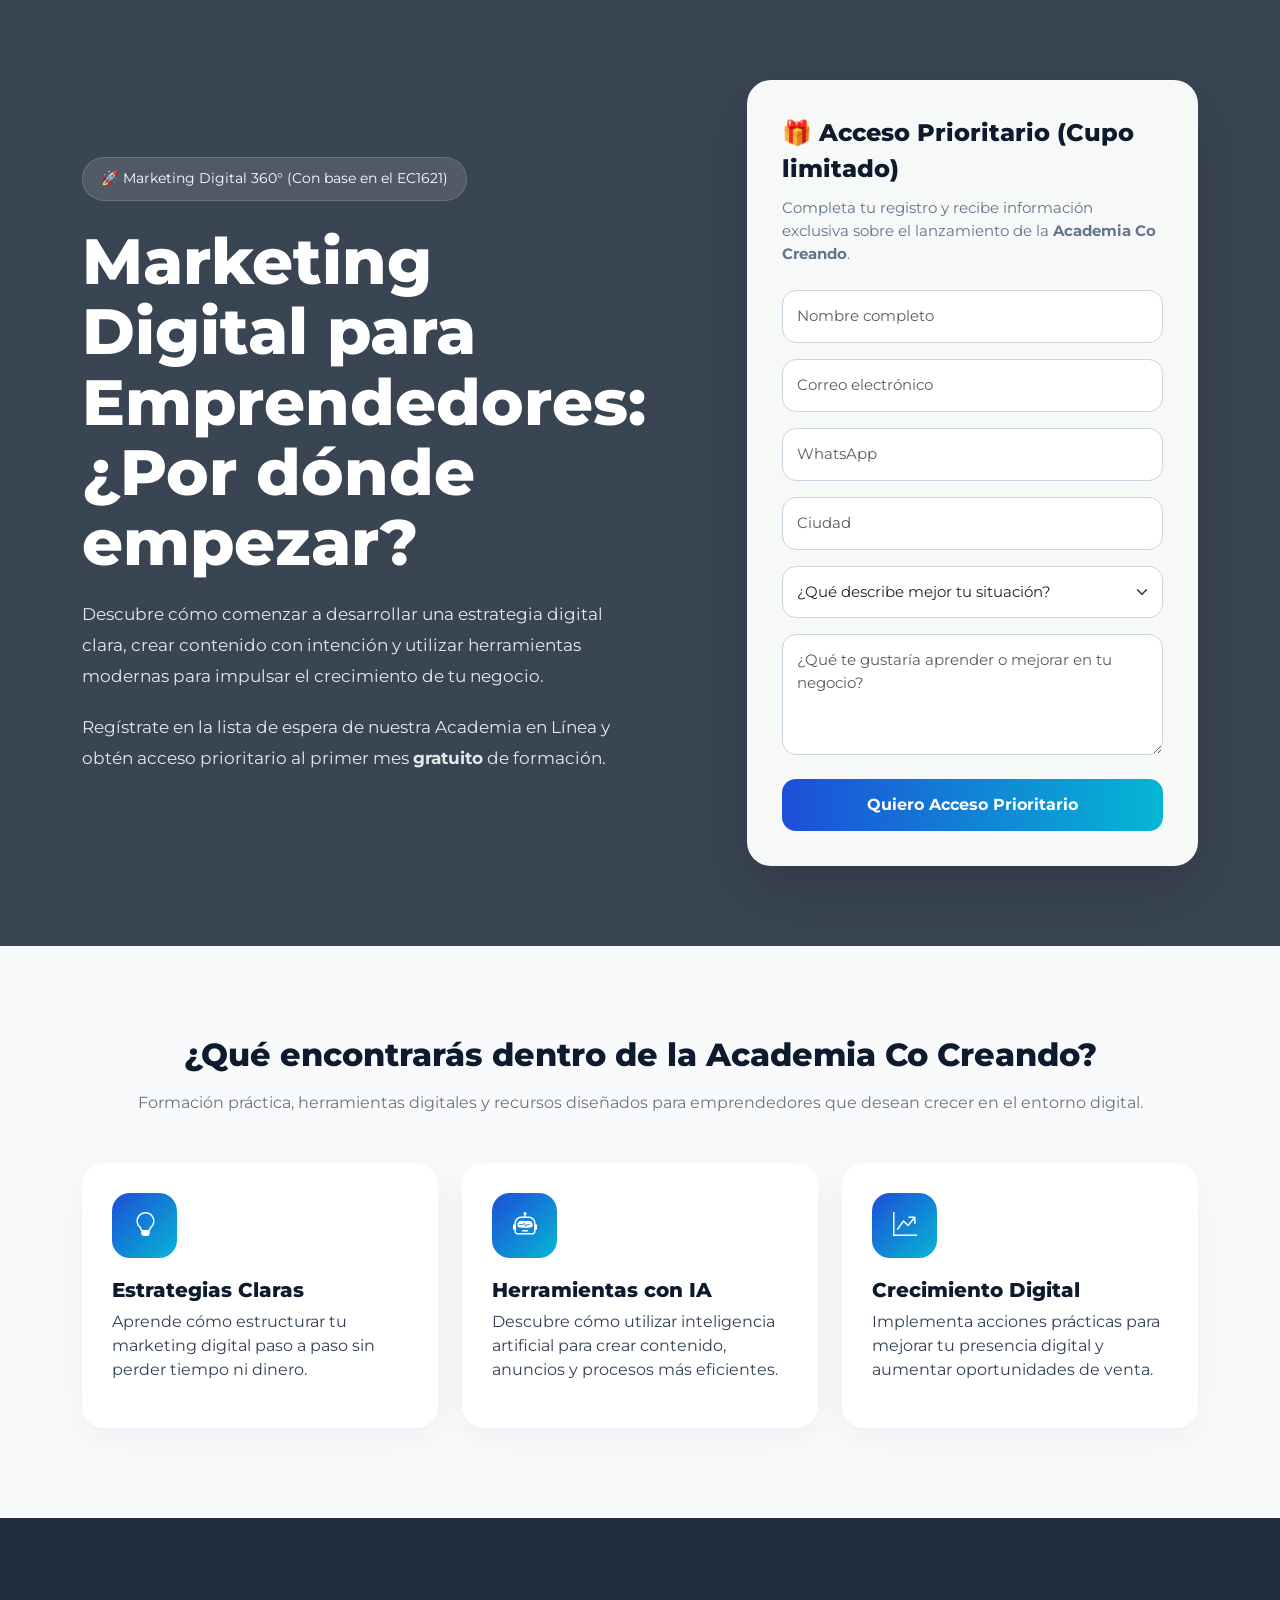
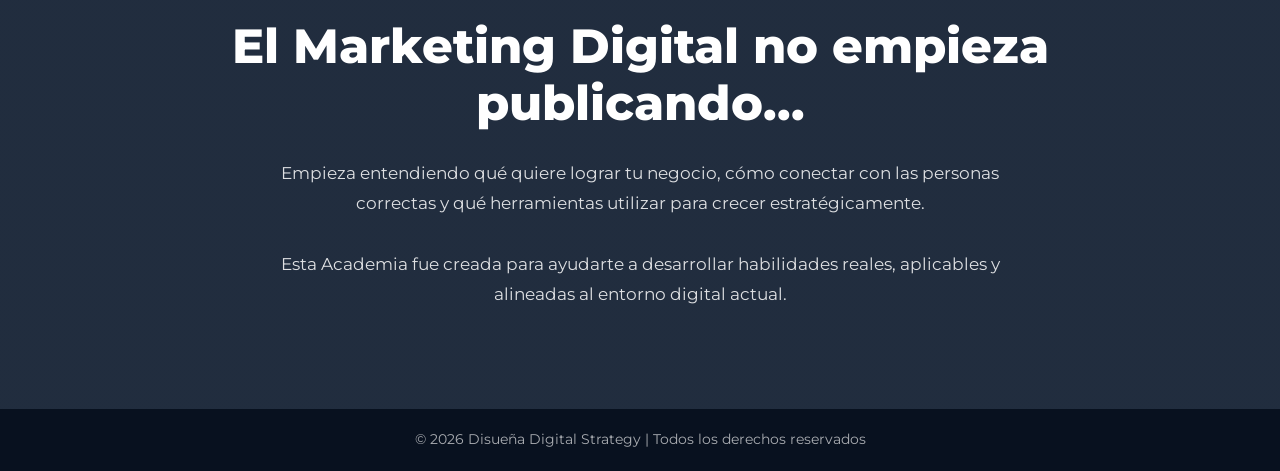
==== pages/acceso.html @ d968388f "landingacedemia" ====
<!DOCTYPE html>
<html lang="es">
<head>
  <meta charset="UTF-8" />
  <meta name="viewport" content="width=device-width, initial-scale=1.0"/>
  <title>Marketing Digital para Emprendedores | Academia Co Creando</title>

  <!-- Bootstrap -->
  <link href="https://cdn.jsdelivr.net/npm/bootstrap@5.3.3/dist/css/bootstrap.min.css" rel="stylesheet">

  <!-- Google Fonts -->
  <link rel="preconnect" href="https://fonts.googleapis.com">
  <link href="https://fonts.googleapis.com/css2?family=Montserrat:wght@400;500;600;700;800&display=swap" rel="stylesheet">

  <!-- Bootstrap Icons -->
  <link rel="stylesheet" href="https://cdn.jsdelivr.net/npm/bootstrap-icons@1.11.3/font/bootstrap-icons.min.css">

  <style>

    :root{
      --primary:#0E1B2E;
      --secondary:#1D4ED8;
      --accent:#06B6D4;
      --light:#F8FAFC;
      --text:#334155;
    }

    body{
      font-family: 'Montserrat', sans-serif;
      background-color: #ffffff;
      color: var(--text);
      overflow-x: hidden;
    }

    h1,h2,h3,h4,h5{
      color: var(--primary);
      font-weight: 800;
    }

    .hero{
      min-height: 100vh;
      background:
      linear-gradient(rgba(14,27,46,.82), rgba(14,27,46,.82)),
      url('https://images.unsplash.com/photo-1522202176988-66273c2fd55f?q=80&w=1600&auto=format&fit=crop') center/cover;
      display: flex;
      align-items: center;
      padding: 80px 0;
    }

    .hero-badge{
      display: inline-block;
      background: rgba(255,255,255,.12);
      border:1px solid rgba(255,255,255,.15);
      color: #fff;
      padding: 10px 18px;
      border-radius: 100px;
      font-size: .9rem;
      margin-bottom: 25px;
      backdrop-filter: blur(10px);
    }

    .hero h1{
      color:#fff;
      font-size: clamp(2.2rem, 5vw, 4rem);
      line-height: 1.1;
    }

    .hero p{
      color: rgba(255,255,255,.88);
      font-size: 1.08rem;
      margin-top: 20px;
      line-height: 1.8;
    }

    .glass-card{
      background: rgba(255,255,255,.96);
      border-radius: 24px;
      padding: 35px;
      box-shadow: 0 25px 60px rgba(0,0,0,.15);
    }

    .form-title{
      font-size: 1.5rem;
      font-weight: 800;
      margin-bottom: 10px;
      color: var(--primary);
    }

    .form-subtitle{
      color:#64748B;
      font-size: .95rem;
      margin-bottom: 25px;
    }

    .form-control,
    .form-select{
      border-radius: 14px;
      padding: 14px;
      border:1px solid #CBD5E1;
      font-size: .95rem;
    }

    .form-control:focus,
    .form-select:focus{
      border-color: var(--secondary);
      box-shadow: 0 0 0 .2rem rgba(29,78,216,.15);
    }

    .btn-primary-custom{
      background: linear-gradient(90deg, var(--secondary), var(--accent));
      border:none;
      padding: 14px;
      border-radius: 14px;
      font-weight: 700;
      font-size: 1rem;
      transition: .3s ease;
    }

    .btn-primary-custom:hover{
      transform: translateY(-2px);
      opacity: .95;
    }

    .benefits{
      padding: 90px 0;
      background: var(--light);
    }

    .benefit-card{
      background:#fff;
      border-radius: 22px;
      padding: 30px;
      height: 100%;
      box-shadow: 0 10px 35px rgba(15,23,42,.05);
      transition: .3s ease;
    }

    .benefit-card:hover{
      transform: translateY(-5px);
    }

    .icon-box{
      width: 65px;
      height: 65px;
      border-radius: 18px;
      display:flex;
      align-items:center;
      justify-content:center;
      background: linear-gradient(135deg, var(--secondary), var(--accent));
      color:#fff;
      font-size: 1.5rem;
      margin-bottom: 20px;
    }

    .closing{
      padding: 100px 0;
      background:
      linear-gradient(rgba(14,27,46,.92), rgba(14,27,46,.92)),
      url('https://images.unsplash.com/photo-1516321318423-f06f85e504b3?q=80&w=1600&auto=format&fit=crop') center/cover;
      color:#fff;
      text-align:center;
    }

    .closing h2{
      color:#fff;
      font-size: clamp(2rem, 4vw, 3rem);
      margin-bottom: 25px;
    }

    .closing p{
      color: rgba(255,255,255,.85);
      max-width: 800px;
      margin: auto;
      line-height: 1.8;
      font-size: 1.05rem;
    }

    footer{
      background: #08111F;
      color: rgba(255,255,255,.65);
      padding: 20px 0;
      text-align:center;
      font-size: .9rem;
    }

    @media(max-width:991px){

      .hero{
        text-align:center;
      }

      .glass-card{
        margin-top:40px;
      }

    }

  </style>
</head>
<body>

<!-- HERO -->
<section class="hero">

  <div class="container">

    <div class="row align-items-center gy-5">

      <!-- LEFT -->
      <div class="col-lg-6">

        <div class="hero-badge">
          🚀 Marketing Digital 360° (Con base en el EC1621)
        </div>

        <h1>
          Marketing Digital para Emprendedores:
          <br>
          ¿Por dónde empezar?
        </h1>

        <p>
          Descubre cómo comenzar a desarrollar una estrategia digital clara,
          crear contenido con intención y utilizar herramientas modernas
          para impulsar el crecimiento de tu negocio.
        </p>

        <p>
          Regístrate en la lista de espera de nuestra Academia en Línea y obtén acceso prioritario
          al primer mes <strong>gratuito</strong> de formación.
        </p>

      </div>

      <!-- RIGHT -->
      <div class="col-lg-5 offset-lg-1">

        <div class="glass-card">

          <div class="form-title">
            🎁 Acceso Prioritario (Cupo limitado)
          </div>

          <div class="form-subtitle">
            Completa tu registro y recibe información exclusiva
            sobre el lanzamiento de la <strong>Academia Co Creando</strong>.
          </div>

          <form  action="https://formspree.io/f/xaqvpdvn" method="POST" >

            <div class="mb-3">
              <input name="nombre" type="text" class="form-control" placeholder="Nombre completo" required>
            </div>

            <div class="mb-3">
              <input name="correo" type="email" class="form-control" placeholder="Correo electrónico" required>
            </div>

            <div class="mb-3">
              <input name="whatsapp" type="tel" class="form-control" placeholder="WhatsApp" required>
            </div>

            <div class="mb-3">
              <input name="ciudad" type="text" class="form-control" placeholder="Ciudad">
            </div>

            <div class="mb-3">
              <select class="form-select">  
                <option selected disabled>
                  ¿Qué describe mejor tu situación?
                </option>
                <option>Quiero empezar mi emprendimiento</option>
                <option>Ya vendo y quiero crecer</option>
                <option>Quiero aprender Marketing Digital</option>
                <option>Tengo una PyME</option>
                <option>Quiero profesionalizar mi negocio</option>
              </select>
            </div>

            <div class="mb-4">
              <textarea name="mensaje" class="form-control" rows="4" placeholder="¿Qué te gustaría aprender o mejorar en tu negocio?"></textarea>
            </div>

            <button type="submit" class="btn btn-primary-custom text-white w-100">
              Quiero Acceso Prioritario
            </button>

          </form>

        </div>

      </div>

    </div>

  </div>

</section>

<!-- BENEFITS -->
<section class="benefits">

  <div class="container">

    <div class="text-center mb-5">

      <h2>
        ¿Qué encontrarás dentro de la Academia Co Creando?
      </h2>

      <p class="mt-3 text-secondary">
        Formación práctica, herramientas digitales y recursos diseñados
        para emprendedores que desean crecer en el entorno digital.
      </p>

    </div>

    <div class="row g-4">

      <div class="col-md-4">

        <div class="benefit-card">

          <div class="icon-box">
            <i class="bi bi-lightbulb"></i>
          </div>

          <h5>
            Estrategias Claras
          </h5>

          <p>
            Aprende cómo estructurar tu marketing digital paso a paso
            sin perder tiempo ni dinero.
          </p>

        </div>

      </div>

      <div class="col-md-4">

        <div class="benefit-card">

          <div class="icon-box">
            <i class="bi bi-robot"></i>
          </div>

          <h5>
            Herramientas con IA
          </h5>

          <p>
            Descubre cómo utilizar inteligencia artificial para crear
            contenido, anuncios y procesos más eficientes.
          </p>

        </div>

      </div>

      <div class="col-md-4">

        <div class="benefit-card">

          <div class="icon-box">
            <i class="bi bi-graph-up-arrow"></i>
          </div>

          <h5>
            Crecimiento Digital
          </h5>

          <p>
            Implementa acciones prácticas para mejorar tu presencia digital
            y aumentar oportunidades de venta.
          </p>

        </div>

      </div>

    </div>

  </div>

</section>

<!-- CLOSING -->
<section class="closing">

  <div class="container">

    <h2>
      El Marketing Digital no empieza publicando...
    </h2>

    <p>
      Empieza entendiendo qué quiere lograr tu negocio,
      cómo conectar con las personas correctas
      y qué herramientas utilizar para crecer estratégicamente.
      <br><br>
      Esta Academia fue creada para ayudarte a desarrollar habilidades reales,
      aplicables y alineadas al entorno digital actual.
    </p>

  </div>

</section>

<!-- FOOTER -->
<footer>

  <div class="container">
    © 2026 Disueña Digital Strategy | Todos los derechos reservados
  </div>

</footer>

</body>
</html>
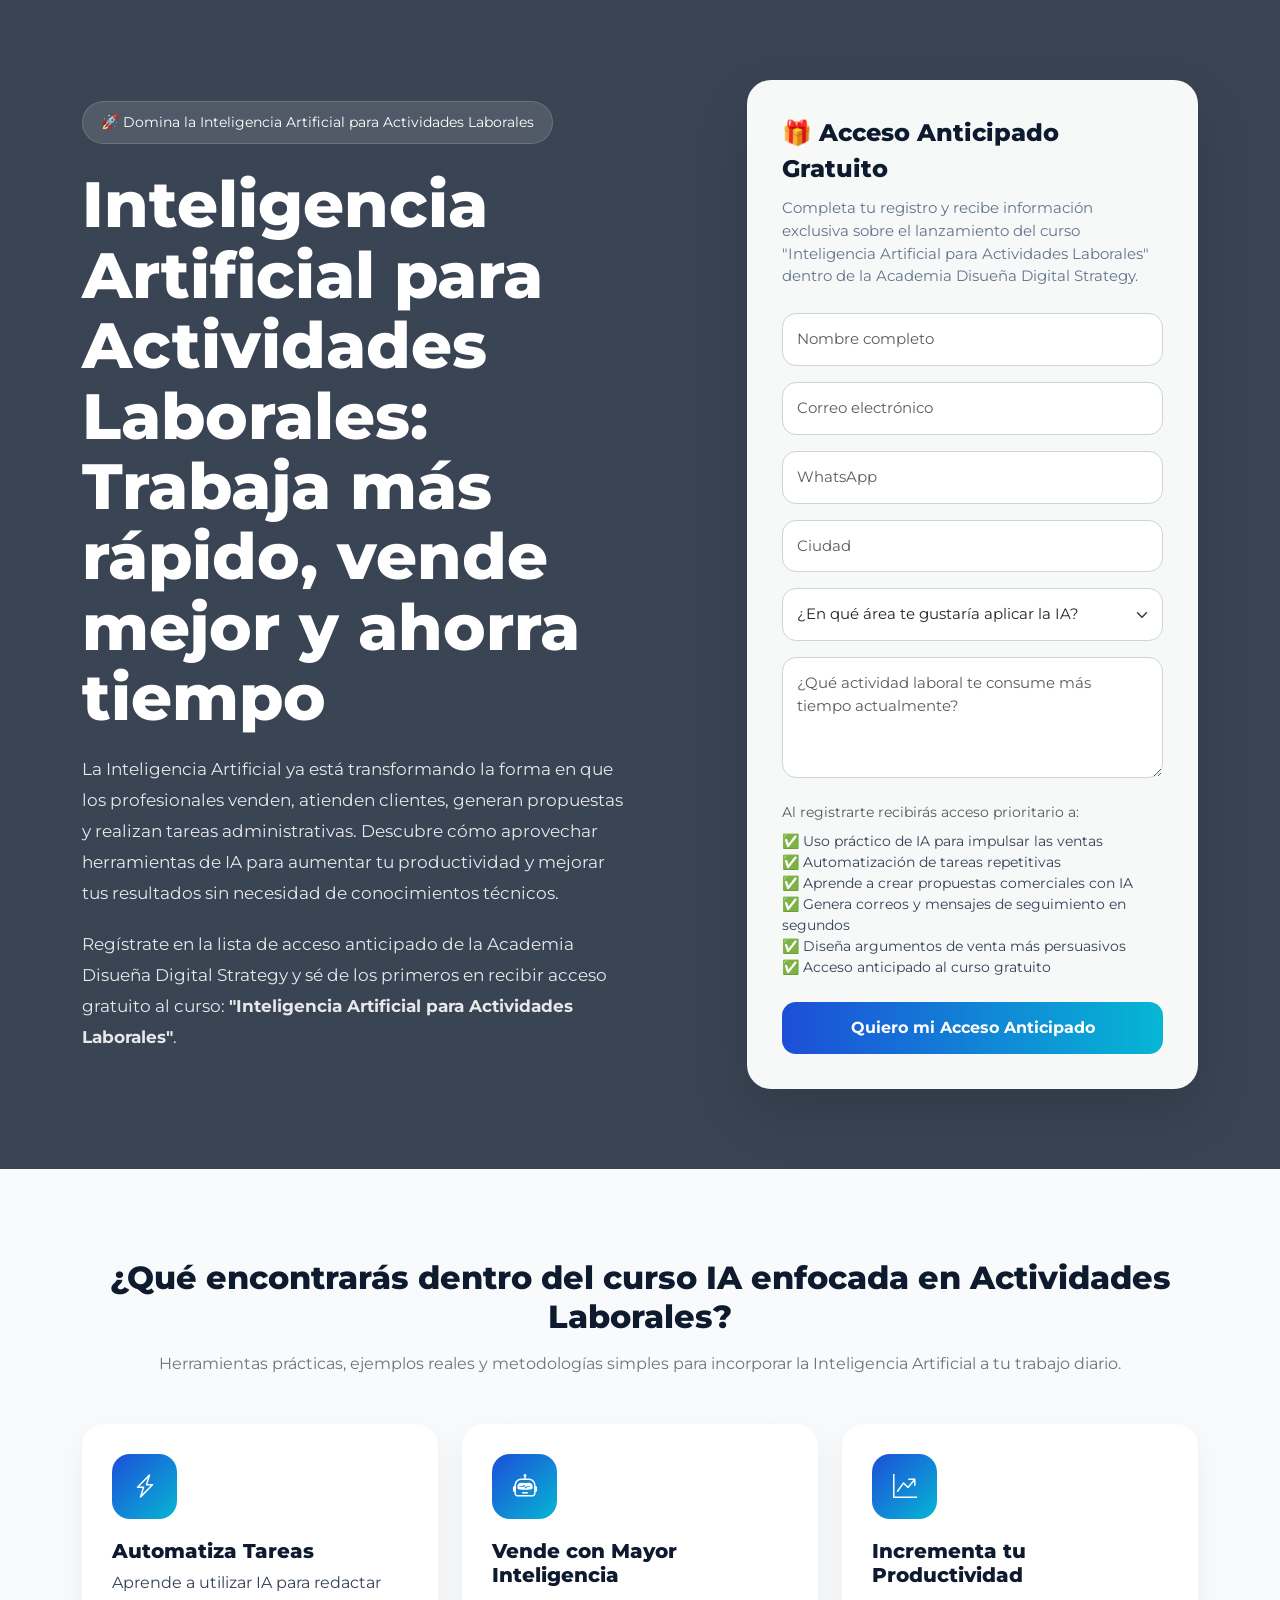
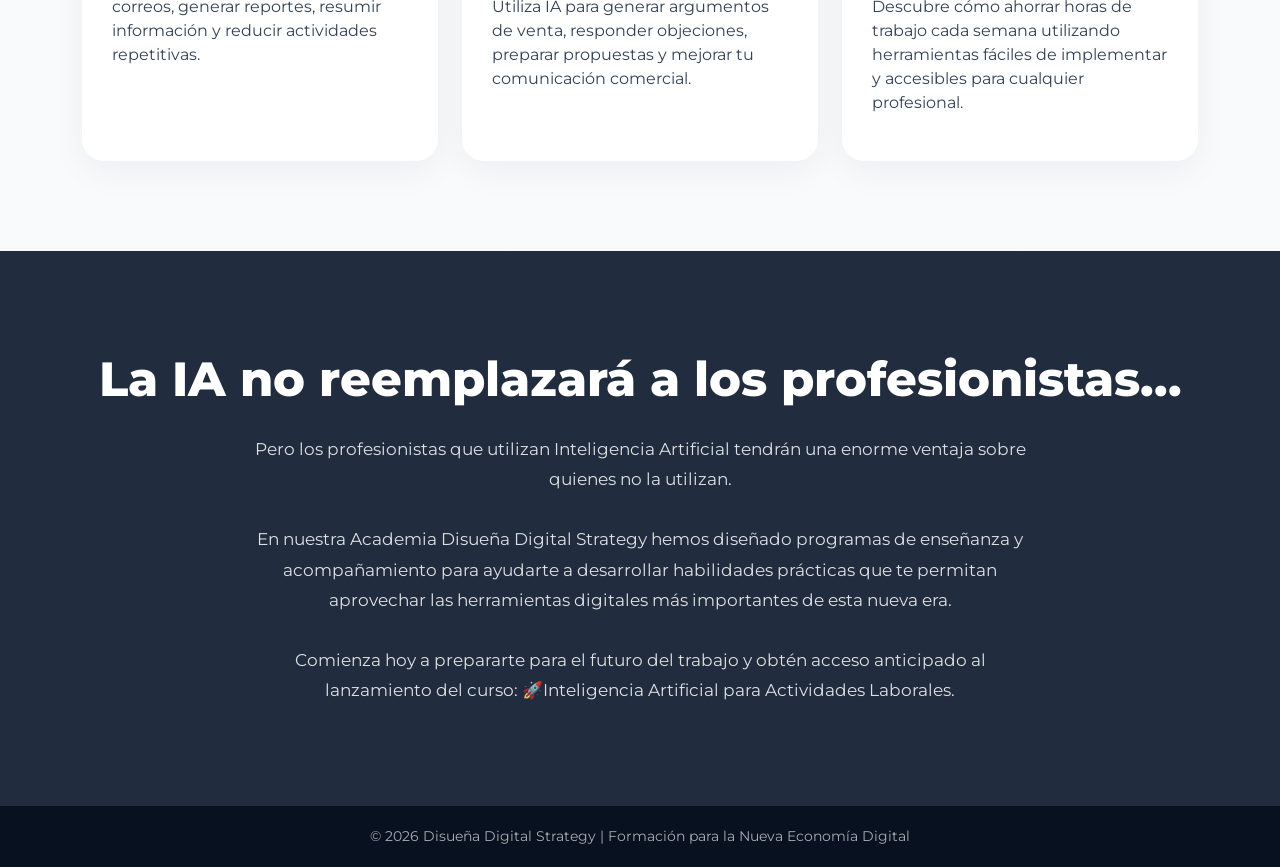
==== commit e666d1c3: "access2" ====
--- a/pages/acceso.html
+++ b/pages/acceso.html
@@ -3,7 +3,7 @@
 <head>
   <meta charset="UTF-8" />
   <meta name="viewport" content="width=device-width, initial-scale=1.0"/>
-  <title>Marketing Digital para Emprendedores | Academia Co Creando</title>
+  <title>🚀 Inteligencia Artificial para Vendedores Modernos</title>
 
   <!-- Bootstrap -->
   <link href="https://cdn.jsdelivr.net/npm/bootstrap@5.3.3/dist/css/bootstrap.min.css" rel="stylesheet">
@@ -41,7 +41,7 @@
       min-height: 100vh;
       background:
       linear-gradient(rgba(14,27,46,.82), rgba(14,27,46,.82)),
-      url('https://images.unsplash.com/photo-1522202176988-66273c2fd55f?q=80&w=1600&auto=format&fit=crop') center/cover;
+      url('https://images.unsplash.com/photo-1677442136019-21780ecad995?q=80&w=1600&auto=format&fit=crop') center/cover;
       display: flex;
       align-items: center;
       padding: 80px 0;
@@ -210,85 +210,112 @@
       <div class="col-lg-6">
 
         <div class="hero-badge">
-          🚀 Marketing Digital 360° (Con base en el EC1621)
+  🚀 Domina la Inteligencia Artificial para Actividades Laborales
         </div>
 
-        <h1>
-          Marketing Digital para Emprendedores:
-          <br>
-          ¿Por dónde empezar?
-        </h1>
-
-        <p>
-          Descubre cómo comenzar a desarrollar una estrategia digital clara,
-          crear contenido con intención y utilizar herramientas modernas
-          para impulsar el crecimiento de tu negocio.
-        </p>
-
-        <p>
-          Regístrate en la lista de espera de nuestra Academia en Línea y obtén acceso prioritario
-          al primer mes <strong>gratuito</strong> de formación.
-        </p>
+<h1>
+Inteligencia Artificial para Actividades Laborales:
+<br>
+Trabaja más rápido, vende mejor y ahorra tiempo
+</h1>
+
+<p>
+  La Inteligencia Artificial ya está transformando la forma en que los profesionales venden, atienden clientes, generan propuestas y realizan tareas administrativas.
+  Descubre cómo aprovechar herramientas de IA para aumentar tu productividad y mejorar tus resultados sin necesidad de conocimientos técnicos.
+</p>
+
+<p>
+  Regístrate en la lista de acceso anticipado de la Academia Disueña Digital Strategy y sé de los primeros en recibir acceso gratuito al curso:
+<strong>"Inteligencia Artificial para Actividades Laborales"</strong>.
+</p>
 
       </div>
 
       <!-- RIGHT -->
       <div class="col-lg-5 offset-lg-1">
-
-        <div class="glass-card">
-
-          <div class="form-title">
-            🎁 Acceso Prioritario (Cupo limitado)
+          <div class="glass-card">
+
+  <div class="form-title">
+    🎁 Acceso Anticipado Gratuito
+  </div>
+
+  <div class="form-subtitle">
+    Completa tu registro y recibe información exclusiva sobre el lanzamiento del curso "Inteligencia Artificial para Actividades Laborales" dentro de la Academia Disueña Digital Strategy.
+  </div>
+
+  <form action="https://formspree.io/f/xaqvpdvn" method="POST">
+
+    <div class="mb-3">
+      <input name="nombre" type="text" class="form-control"
+      placeholder="Nombre completo" required>
+    </div>
+
+    <div class="mb-3">
+      <input name="correo" type="email" class="form-control"
+      placeholder="Correo electrónico" required>
+    </div>
+
+    <div class="mb-3">
+      <input name="whatsapp" type="tel" class="form-control"
+      placeholder="WhatsApp" required>
+    </div>
+
+    <div class="mb-3">
+      <input name="ciudad" type="text" class="form-control"
+      placeholder="Ciudad">
+    </div>
+
+    <div class="mb-3">
+      <select name="area_interes" class="form-select">
+
+        <option selected disabled>
+          ¿En qué área te gustaría aplicar la IA?
+        </option>
+
+        <option>Ventas y prospección comercial</option>
+        <option>Atención a clientes</option>
+        <option>Marketing y redes sociales</option>
+        <option>Administración y reportes</option>
+        <option>Productividad personal</option>
+        <option>Quiero aprender todo lo posible</option>
+
+      </select>
+    </div>
+
+    <div class="mb-4">
+      <textarea
+      name="mensaje"
+      class="form-control"
+      rows="4"
+      placeholder="¿Qué actividad laboral te consume más tiempo actualmente?"></textarea>
+    </div>
+
+    <div class="mb-4">
+
+      <div class="small text-muted mb-2">
+        Al registrarte recibirás acceso prioritario a:
+      </div>
+
+      <div class="small">
+
+        ✅ Uso práctico de IA para impulsar las ventas<br>
+        ✅ Automatización de tareas repetitivas<br>
+        ✅ Aprende a crear propuestas comerciales con IA<br>
+        ✅ Genera correos y mensajes de seguimiento en segundos <br>
+        ✅ Diseña argumentos de venta más persuasivos<br>
+        ✅ Acceso anticipado al curso gratuito
+
+      </div>
+
+    </div>
+
+    <button type="submit" class="btn btn-primary-custom text-white w-100">
+      Quiero mi Acceso Anticipado
+    </button>
+
+  </form>
+
           </div>
-
-          <div class="form-subtitle">
-            Completa tu registro y recibe información exclusiva
-            sobre el lanzamiento de la <strong>Academia Co Creando</strong>.
-          </div>
-
-          <form  action="https://formspree.io/f/xaqvpdvn" method="POST" >
-
-            <div class="mb-3">
-              <input name="nombre" type="text" class="form-control" placeholder="Nombre completo" required>
-            </div>
-
-            <div class="mb-3">
-              <input name="correo" type="email" class="form-control" placeholder="Correo electrónico" required>
-            </div>
-
-            <div class="mb-3">
-              <input name="whatsapp" type="tel" class="form-control" placeholder="WhatsApp" required>
-            </div>
-
-            <div class="mb-3">
-              <input name="ciudad" type="text" class="form-control" placeholder="Ciudad">
-            </div>
-
-            <div class="mb-3">
-              <select class="form-select">  
-                <option selected disabled>
-                  ¿Qué describe mejor tu situación?
-                </option>
-                <option>Quiero empezar mi emprendimiento</option>
-                <option>Ya vendo y quiero crecer</option>
-                <option>Quiero aprender Marketing Digital</option>
-                <option>Tengo una PyME</option>
-                <option>Quiero profesionalizar mi negocio</option>
-              </select>
-            </div>
-
-            <div class="mb-4">
-              <textarea name="mensaje" class="form-control" rows="4" placeholder="¿Qué te gustaría aprender o mejorar en tu negocio?"></textarea>
-            </div>
-
-            <button type="submit" class="btn btn-primary-custom text-white w-100">
-              Quiero Acceso Prioritario
-            </button>
-
-          </form>
-
-        </div>
-
       </div>
 
     </div>
@@ -299,88 +326,86 @@
 
 <!-- BENEFITS -->
 <section class="benefits">
-
   <div class="container">
 
     <div class="text-center mb-5">
 
-      <h2>
-        ¿Qué encontrarás dentro de la Academia Co Creando?
+          <h2>
+        ¿Qué encontrarás dentro del curso IA enfocada en Actividades Laborales?
       </h2>
 
       <p class="mt-3 text-secondary">
-        Formación práctica, herramientas digitales y recursos diseñados
-        para emprendedores que desean crecer en el entorno digital.
+        Herramientas prácticas, ejemplos reales y metodologías simples para incorporar
+        la Inteligencia Artificial a tu trabajo diario.
       </p>
 
     </div>
 
-    <div class="row g-4">
-
-      <div class="col-md-4">
-
-        <div class="benefit-card">
-
-          <div class="icon-box">
-            <i class="bi bi-lightbulb"></i>
+      <div class="row g-4">
+
+        <div class="col-md-4">
+
+          <div class="benefit-card">
+
+            <div class="icon-box">
+    <i class="bi bi-lightning-charge"></i>
+  </div>
+
+  <h5>
+    Automatiza Tareas
+  </h5>
+
+  <p>
+  Aprende a utilizar IA para redactar correos, generar reportes,
+  resumir información y reducir actividades repetitivas.
+  </p>
+
           </div>
 
-          <h5>
-            Estrategias Claras
-          </h5>
-
-          <p>
-            Aprende cómo estructurar tu marketing digital paso a paso
-            sin perder tiempo ni dinero.
-          </p>
-
         </div>
 
+        <div class="col-md-4">
+
+          <div class="benefit-card">
+
+            <div class="icon-box">
+    <i class="bi bi-robot"></i>
+  </div>
+
+  <h5>
+    Vende con Mayor Inteligencia
+  </h5>
+
+  <p>
+   Utiliza IA para generar argumentos de venta, responder objeciones, preparar propuestas y mejorar tu comunicación comercial.
+  </p>
+
+          </div>
+
+        </div>
+
+        <div class="col-md-4">
+
+          <div class="benefit-card">
+
+            <div class="icon-box">
+    <i class="bi bi-graph-up-arrow"></i>
+  </div>
+
+  <h5>
+    Incrementa tu Productividad
+  </h5>
+
+  <p>
+    Descubre cómo ahorrar horas de trabajo cada semana utilizando herramientas
+    fáciles de implementar y accesibles para cualquier profesional.
+  </p>
+
+          </div>
+
+        </div>
+
       </div>
-
-      <div class="col-md-4">
-
-        <div class="benefit-card">
-
-          <div class="icon-box">
-            <i class="bi bi-robot"></i>
-          </div>
-
-          <h5>
-            Herramientas con IA
-          </h5>
-
-          <p>
-            Descubre cómo utilizar inteligencia artificial para crear
-            contenido, anuncios y procesos más eficientes.
-          </p>
-
-        </div>
-
-      </div>
-
-      <div class="col-md-4">
-
-        <div class="benefit-card">
-
-          <div class="icon-box">
-            <i class="bi bi-graph-up-arrow"></i>
-          </div>
-
-          <h5>
-            Crecimiento Digital
-          </h5>
-
-          <p>
-            Implementa acciones prácticas para mejorar tu presencia digital
-            y aumentar oportunidades de venta.
-          </p>
-
-        </div>
-
-      </div>
-
-    </div>
 
   </div>
 
@@ -391,18 +416,25 @@
 
   <div class="container">
 
-    <h2>
-      El Marketing Digital no empieza publicando...
-    </h2>
-
-    <p>
-      Empieza entendiendo qué quiere lograr tu negocio,
-      cómo conectar con las personas correctas
-      y qué herramientas utilizar para crecer estratégicamente.
-      <br><br>
-      Esta Academia fue creada para ayudarte a desarrollar habilidades reales,
-      aplicables y alineadas al entorno digital actual.
-    </p>
+   <h2>
+ La IA no reemplazará a los profesionistas...
+</h2>
+
+<p>
+
+  Pero los profesionistas que utilizan Inteligencia Artificial tendrán una enorme ventaja
+  sobre quienes no la utilizan.
+
+  <br><br>
+
+  En nuestra Academia Disueña Digital Strategy hemos diseñado programas de enseñanza y acompañamiento para ayudarte a desarrollar habilidades prácticas que te permitan aprovechar las herramientas digitales más importantes de esta nueva era.
+
+  <br><br>
+
+  Comienza hoy a prepararte para el futuro del trabajo y obtén acceso anticipado
+  al lanzamiento del curso: 🚀Inteligencia Artificial para Actividades Laborales.
+
+</p>
 
   </div>
 
@@ -412,7 +444,7 @@
 <footer>
 
   <div class="container">
-    © 2026 Disueña Digital Strategy | Todos los derechos reservados
+    © 2026 Disueña Digital Strategy | Formación para la Nueva Economía Digital
   </div>
 
 </footer>
